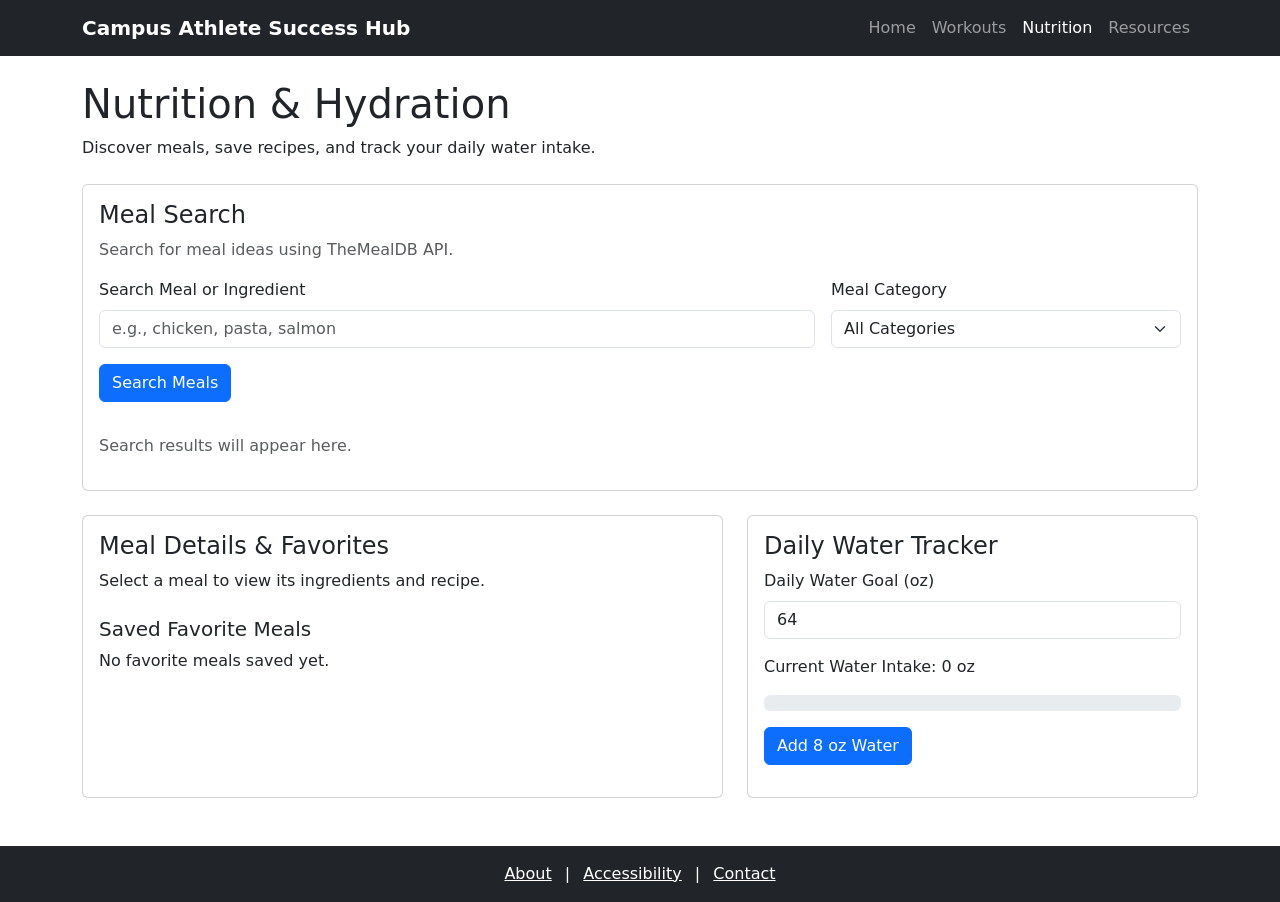
==== nutrition.html @ 3dfa0fa7 "Add nutrition and recovery pages with complete navigation" ====
<!DOCTYPE html>
<html lang="en">
<head>
    <meta charset="UTF-8">
    <meta name="viewport" content="width=device-width, initial-scale=1.0">
    <meta name="description" content="Find meals, save recipes, and track daily hydration.">
    <title>Nutrition & Hydration | Campus Athlete Success Hub</title>

    <!-- Bootstrap and custom styling -->
    <link href="https://cdn.jsdelivr.net/npm/bootstrap@5.3.3/dist/css/bootstrap.min.css" rel="stylesheet">
    <link rel="stylesheet" href="css/style.css">
</head>
<body>

    <!-- Site navigation -->
    <header>
        <nav class="navbar navbar-expand-lg navbar-dark bg-dark">
            <div class="container">
                <a class="navbar-brand fw-bold" href="index.html">
                    Campus Athlete Success Hub
                </a>

                <button class="navbar-toggler" type="button"
                        data-bs-toggle="collapse"
                        data-bs-target="#mainNavigation"
                        aria-controls="mainNavigation"
                        aria-expanded="false"
                        aria-label="Toggle navigation">
                    <span class="navbar-toggler-icon"></span>
                </button>

                <div class="collapse navbar-collapse" id="mainNavigation">
                    <ul class="navbar-nav ms-auto">
                        <li class="nav-item">
                            <a class="nav-link" href="index.html">Home</a>
                        </li>
                        <li class="nav-item">
                            <a class="nav-link" href="workouts.html">Workouts</a>
                        </li>
                        <li class="nav-item">
                            <a class="nav-link active" aria-current="page" href="nutrition.html">Nutrition</a>
                        </li>
                        <li class="nav-item">
                            <a class="nav-link" href="resources.html">Resources</a>
                        </li>
                    </ul>
                </div>
            </div>
        </nav>
    </header>

    <main class="container my-4">

        <!-- Page introduction -->
        <section class="mb-4">
            <h1>Nutrition &amp; Hydration</h1>
            <p>Discover meals, save recipes, and track your daily water intake.</p>
        </section>

        <!-- Meal search section -->
        <section class="card mb-4">
            <div class="card-body">
                <h2 class="h4">Meal Search</h2>
                <p class="text-muted">
                    Search for meal ideas using TheMealDB API.
                </p>

                <form id="mealSearchForm" class="row g-3">
                    <div class="col-md-8">
                        <label for="mealSearchInput" class="form-label">
                            Search Meal or Ingredient
                        </label>
                        <input type="search" class="form-control"
                               id="mealSearchInput"
                               placeholder="e.g., chicken, pasta, salmon" required>
                    </div>

                    <div class="col-md-4">
                        <label for="mealCategory" class="form-label">
                            Meal Category
                        </label>
                        <select id="mealCategory" class="form-select">
                            <option value="">All Categories</option>
                            <option value="Beef">Beef</option>
                            <option value="Chicken">Chicken</option>
                            <option value="Pasta">Pasta</option>
                            <option value="Seafood">Seafood</option>
                            <option value="Vegetarian">Vegetarian</option>
                            <option value="Vegan">Vegan</option>
                        </select>
                    </div>

                    <div class="col-12">
                        <button type="submit" class="btn btn-primary">
                            Search Meals
                        </button>
                    </div>
                </form>

                <p id="mealSearchMessage" class="mt-3" role="status" aria-live="polite"></p>

                <!-- API results will appear here -->
                <div id="mealSearchResults" class="row g-3 mt-2">
                    <p class="text-muted">
                        Search results will appear here.
                    </p>
                </div>
            </div>
        </section>

        <div class="row g-4">

            <!-- Meal details and favorites -->
            <section class="col-lg-7">
                <div class="card h-100">
                    <div class="card-body">
                        <h2 class="h4">Meal Details &amp; Favorites</h2>

                        <div id="mealDetails" class="mb-4">
                            <p>Select a meal to view its ingredients and recipe.</p>
                        </div>

                        <h3 class="h5">Saved Favorite Meals</h3>
                        <div id="favoriteMeals">
                            <p>No favorite meals saved yet.</p>
                        </div>
                    </div>
                </div>
            </section>

            <!-- Daily water tracker -->
            <section class="col-lg-5">
                <div class="card h-100">
                    <div class="card-body">
                        <h2 class="h4">Daily Water Tracker</h2>

                        <label for="waterGoal" class="form-label">
                            Daily Water Goal (oz)
                        </label>
                        <input type="number" class="form-control mb-3"
                               id="waterGoal" value="64" min="1">

                        <p id="waterIntake">Current Water Intake: 0 oz</p>

                        <div class="progress mb-3" role="progressbar"
                             aria-label="Daily hydration progress"
                             aria-valuenow="0" aria-valuemin="0"
                             aria-valuemax="100">
                            <div id="hydrationProgress"
                                 class="progress-bar"
                                 style="width: 0%;">0%</div>
                        </div>

                        <button id="addWaterButton" type="button"
                                class="btn btn-primary">
                            Add 8 oz Water
                        </button>

                        <p id="waterMessage" class="mt-3"
                           role="status" aria-live="polite"></p>
                    </div>
                </div>
            </section>
        </div>
    </main>

    <!-- Footer navigation -->
    <footer class="bg-dark text-white text-center py-3 mt-5">
        <div class="container">
            <a href="resources.html#about" class="text-white">About</a>
            <span class="mx-2">|</span>
            <a href="resources.html#accessibility" class="text-white">Accessibility</a>
            <span class="mx-2">|</span>
            <a href="resources.html#contact" class="text-white">Contact</a>
        </div>
    </footer>

    <!-- Bootstrap and custom JavaScript -->
    <script src="https://cdn.jsdelivr.net/npm/bootstrap@5.3.3/dist/js/bootstrap.bundle.min.js"></script>
    <script src="js/script.js"></script>
</body>
</html>
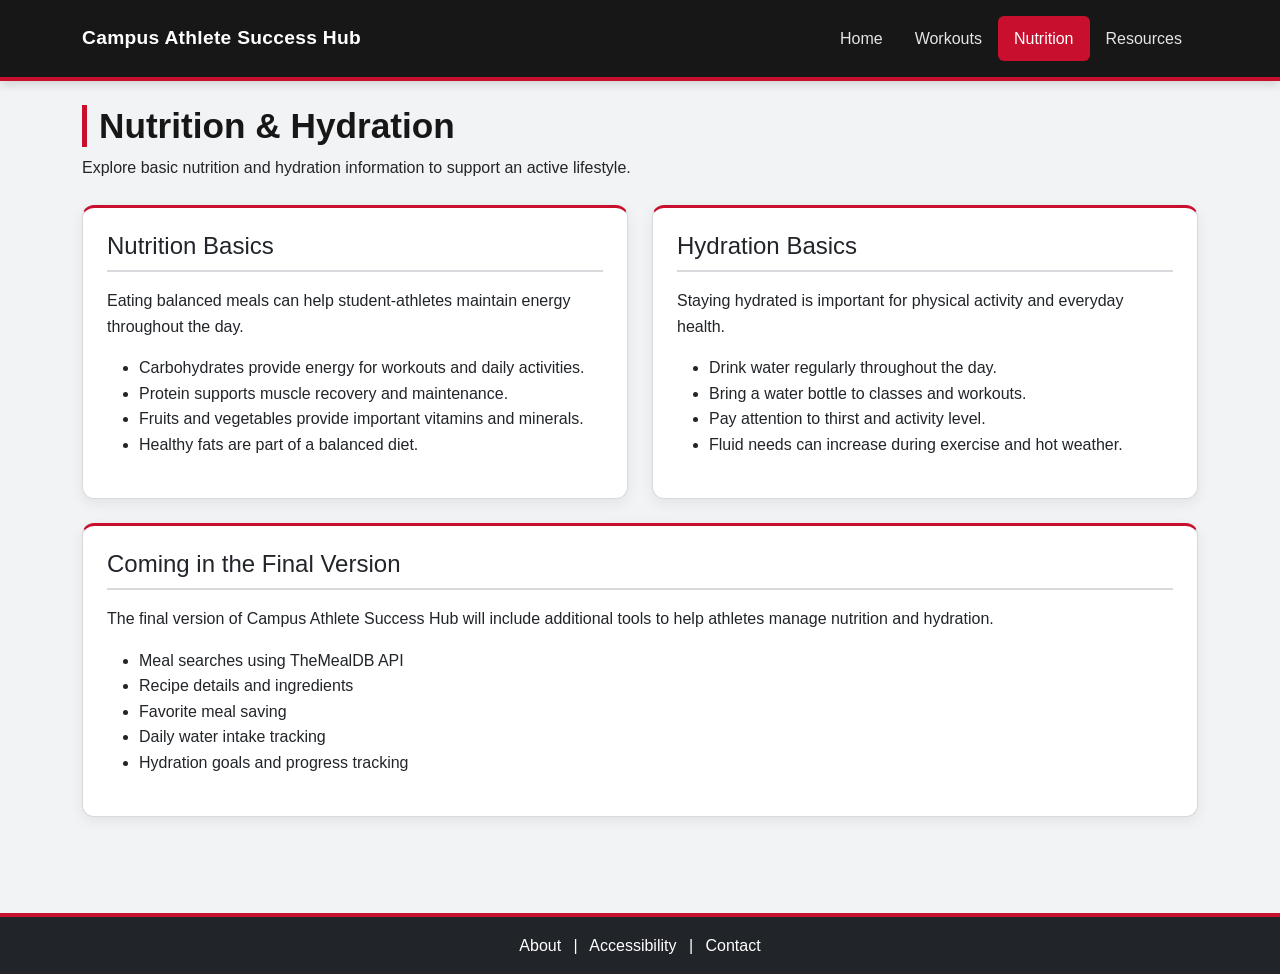
==== commit 85c077ac: "Complete MVP website with API integrations and workout tracking" ====
--- a/nutrition.html
+++ b/nutrition.html
@@ -3,7 +3,7 @@
 <head>
     <meta charset="UTF-8">
     <meta name="viewport" content="width=device-width, initial-scale=1.0">
-    <meta name="description" content="Find meals, save recipes, and track daily hydration.">
+    <meta name="description" content="Nutrition and hydration resources for student-athletes.">
     <title>Nutrition & Hydration | Campus Athlete Success Hub</title>
 
     <!-- Bootstrap and custom styling -->
@@ -38,10 +38,11 @@
                             <a class="nav-link" href="workouts.html">Workouts</a>
                         </li>
                         <li class="nav-item">
-                            <a class="nav-link active" aria-current="page" href="nutrition.html">Nutrition</a>
+                            <a class="nav-link active" aria-current="page"
+                               href="nutrition.html">Nutrition</a>
                         </li>
                         <li class="nav-item">
-                            <a class="nav-link" href="resources.html">Resources</a>
+                            <a class="nav-link" href="recovery.html">Resources</a>
                         </li>
                     </ul>
                 </div>
@@ -54,129 +55,120 @@
         <!-- Page introduction -->
         <section class="mb-4">
             <h1>Nutrition &amp; Hydration</h1>
-            <p>Discover meals, save recipes, and track your daily water intake.</p>
+            <p>
+                Explore basic nutrition and hydration information
+                to support an active lifestyle.
+            </p>
         </section>
 
-        <!-- Meal search section -->
-        <section class="card mb-4">
-            <div class="card-body">
-                <h2 class="h4">Meal Search</h2>
-                <p class="text-muted">
-                    Search for meal ideas using TheMealDB API.
-                </p>
+        <div class="row g-4 mb-4">
 
-                <form id="mealSearchForm" class="row g-3">
-                    <div class="col-md-8">
-                        <label for="mealSearchInput" class="form-label">
-                            Search Meal or Ingredient
-                        </label>
-                        <input type="search" class="form-control"
-                               id="mealSearchInput"
-                               placeholder="e.g., chicken, pasta, salmon" required>
-                    </div>
-
-                    <div class="col-md-4">
-                        <label for="mealCategory" class="form-label">
-                            Meal Category
-                        </label>
-                        <select id="mealCategory" class="form-select">
-                            <option value="">All Categories</option>
-                            <option value="Beef">Beef</option>
-                            <option value="Chicken">Chicken</option>
-                            <option value="Pasta">Pasta</option>
-                            <option value="Seafood">Seafood</option>
-                            <option value="Vegetarian">Vegetarian</option>
-                            <option value="Vegan">Vegan</option>
-                        </select>
-                    </div>
-
-                    <div class="col-12">
-                        <button type="submit" class="btn btn-primary">
-                            Search Meals
-                        </button>
-                    </div>
-                </form>
-
-                <p id="mealSearchMessage" class="mt-3" role="status" aria-live="polite"></p>
-
-                <!-- API results will appear here -->
-                <div id="mealSearchResults" class="row g-3 mt-2">
-                    <p class="text-muted">
-                        Search results will appear here.
-                    </p>
-                </div>
-            </div>
-        </section>
-
-        <div class="row g-4">
-
-            <!-- Meal details and favorites -->
-            <section class="col-lg-7">
+            <!-- Nutrition information -->
+            <section class="col-md-6">
                 <div class="card h-100">
                     <div class="card-body">
-                        <h2 class="h4">Meal Details &amp; Favorites</h2>
+                        <h2 class="h4">Nutrition Basics</h2>
 
-                        <div id="mealDetails" class="mb-4">
-                            <p>Select a meal to view its ingredients and recipe.</p>
-                        </div>
+                        <p>
+                            Eating balanced meals can help student-athletes
+                            maintain energy throughout the day.
+                        </p>
 
-                        <h3 class="h5">Saved Favorite Meals</h3>
-                        <div id="favoriteMeals">
-                            <p>No favorite meals saved yet.</p>
-                        </div>
+                        <ul>
+                            <li>
+                                Carbohydrates provide energy for
+                                workouts and daily activities.
+                            </li>
+                            <li>
+                                Protein supports muscle recovery
+                                and maintenance.
+                            </li>
+                            <li>
+                                Fruits and vegetables provide
+                                important vitamins and minerals.
+                            </li>
+                            <li>
+                                Healthy fats are part of a
+                                balanced diet.
+                            </li>
+                        </ul>
                     </div>
                 </div>
             </section>
 
-            <!-- Daily water tracker -->
-            <section class="col-lg-5">
+            <!-- Hydration information -->
+            <section class="col-md-6">
                 <div class="card h-100">
                     <div class="card-body">
-                        <h2 class="h4">Daily Water Tracker</h2>
+                        <h2 class="h4">Hydration Basics</h2>
 
-                        <label for="waterGoal" class="form-label">
-                            Daily Water Goal (oz)
-                        </label>
-                        <input type="number" class="form-control mb-3"
-                               id="waterGoal" value="64" min="1">
+                        <p>
+                            Staying hydrated is important for
+                            physical activity and everyday health.
+                        </p>
 
-                        <p id="waterIntake">Current Water Intake: 0 oz</p>
-
-                        <div class="progress mb-3" role="progressbar"
-                             aria-label="Daily hydration progress"
-                             aria-valuenow="0" aria-valuemin="0"
-                             aria-valuemax="100">
-                            <div id="hydrationProgress"
-                                 class="progress-bar"
-                                 style="width: 0%;">0%</div>
-                        </div>
-
-                        <button id="addWaterButton" type="button"
-                                class="btn btn-primary">
-                            Add 8 oz Water
-                        </button>
-
-                        <p id="waterMessage" class="mt-3"
-                           role="status" aria-live="polite"></p>
+                        <ul>
+                            <li>Drink water regularly throughout the day.</li>
+                            <li>
+                                Bring a water bottle to classes
+                                and workouts.
+                            </li>
+                            <li>
+                                Pay attention to thirst and
+                                activity level.
+                            </li>
+                            <li>
+                                Fluid needs can increase during
+                                exercise and hot weather.
+                            </li>
+                        </ul>
                     </div>
                 </div>
             </section>
+
         </div>
+
+        <!-- Planned nutrition features -->
+        <section class="card mb-4">
+            <div class="card-body">
+                <h2 class="h4">Coming in the Final Version</h2>
+
+                <p>
+                    The final version of Campus Athlete Success Hub
+                    will include additional tools to help athletes
+                    manage nutrition and hydration.
+                </p>
+
+                <ul>
+                    <li>Meal searches using TheMealDB API</li>
+                    <li>Recipe details and ingredients</li>
+                    <li>Favorite meal saving</li>
+                    <li>Daily water intake tracking</li>
+                    <li>Hydration goals and progress tracking</li>
+                </ul>
+            </div>
+        </section>
+
     </main>
 
     <!-- Footer navigation -->
     <footer class="bg-dark text-white text-center py-3 mt-5">
         <div class="container">
-            <a href="resources.html#about" class="text-white">About</a>
+            <a href="recovery.html" class="text-white">About</a>
             <span class="mx-2">|</span>
-            <a href="resources.html#accessibility" class="text-white">Accessibility</a>
+            <a href="recovery.html#accessibility" class="text-white">
+                Accessibility
+            </a>
             <span class="mx-2">|</span>
-            <a href="resources.html#contact" class="text-white">Contact</a>
+            <a href="recovery.html#contact" class="text-white">
+                Contact
+            </a>
         </div>
     </footer>
 
     <!-- Bootstrap and custom JavaScript -->
     <script src="https://cdn.jsdelivr.net/npm/bootstrap@5.3.3/dist/js/bootstrap.bundle.min.js"></script>
     <script src="js/script.js"></script>
+
 </body>
 </html>
--- a/css/style.css
+++ b/css/style.css
@@ -0,0 +1,271 @@
+/* Campus Athlete Success Hub - Newberry-Inspired Theme */
+:root {
+    --primary-color: #C8102E;
+    --secondary-color: #171717;
+    --accent-color: #B8BDC3;
+    --background-color: #F2F3F5;
+    --text-color: #252525;
+    --border-color: #D7D9DD;
+}
+
+* {
+    box-sizing: border-box;
+}
+
+/* Global Layout */
+body {
+    font-family: "Segoe UI", Arial, sans-serif;
+    background-color: var(--background-color);
+    color: var(--text-color);
+    min-height: 100vh;
+    display: flex;
+    flex-direction: column;
+    line-height: 1.6;
+}
+
+main {
+    flex: 1;
+}
+
+/* Navigation */
+.navbar {
+    background-color: var(--secondary-color) !important;
+    padding: 1rem 0;
+    border-bottom: 4px solid var(--primary-color);
+    box-shadow: 0 3px 10px rgba(0, 0, 0, 0.15);
+}
+
+.navbar-brand {
+    font-size: 1.2rem;
+    letter-spacing: 0.3px;
+}
+
+.navbar .nav-link {
+    color: #E5E5E5;
+    font-weight: 500;
+    padding: 0.6rem 1rem !important;
+    border-radius: 6px;
+    transition: background-color 0.2s ease;
+}
+
+.navbar .nav-link:hover,
+.navbar .nav-link:focus,
+.navbar .nav-link.active {
+    color: #FFFFFF;
+    background-color: var(--primary-color);
+}
+
+/* Headings */
+h1 {
+    color: var(--secondary-color);
+    font-size: 2.2rem;
+    font-weight: 700;
+    margin-bottom: 0.5rem;
+    border-left: 5px solid var(--primary-color);
+    padding-left: 0.75rem;
+}
+
+h2,
+h3 {
+    color: var(--secondary-color);
+    font-weight: 600;
+}
+
+/* Cards */
+.card {
+    border: 1px solid var(--border-color);
+    border-top: 3px solid var(--primary-color);
+    border-radius: 12px;
+    box-shadow: 0 4px 14px rgba(0, 0, 0, 0.07);
+    transition: transform 0.2s ease, box-shadow 0.2s ease;
+}
+
+.card:hover {
+    transform: translateY(-2px);
+    box-shadow: 0 7px 20px rgba(0, 0, 0, 0.12);
+}
+
+.card-body {
+    padding: 1.5rem;
+}
+
+.card h2 {
+    margin-bottom: 1rem;
+    padding-bottom: 0.6rem;
+    border-bottom: 2px solid var(--border-color);
+}
+
+/* Buttons */
+.btn-primary {
+    background-color: var(--primary-color);
+    border-color: var(--primary-color);
+    color: #FFFFFF;
+    font-weight: 600;
+}
+
+.btn-primary:hover,
+.btn-primary:focus {
+    background-color: #990C23;
+    border-color: #990C23;
+    color: #FFFFFF;
+}
+
+.btn-outline-primary {
+    color: #A30D26;
+    border-color: var(--primary-color);
+    font-weight: 600;
+}
+
+.btn-outline-primary:hover,
+.btn-outline-primary:focus {
+    background-color: var(--primary-color);
+    border-color: var(--primary-color);
+    color: #FFFFFF;
+}
+
+/* Forms */
+.form-control,
+.form-select {
+    border: 1px solid #B8BDC3;
+    border-radius: 8px;
+    padding: 0.65rem 0.8rem;
+}
+
+.form-control:focus,
+.form-select:focus {
+    border-color: var(--primary-color);
+    box-shadow: 0 0 0 0.2rem rgba(200, 16, 46, 0.15);
+}
+
+.form-label {
+    font-weight: 600;
+}
+
+/* Workout, Meal, and Sleep Entries */
+#workoutHistory,
+#mealSearchResults,
+#favoriteMeals,
+#sleepHistory {
+    margin-top: 1rem;
+}
+
+.workout-entry,
+.meal-result,
+.sleep-entry {
+    background-color: #FFFFFF;
+    border: 1px solid var(--border-color);
+    border-left: 4px solid var(--primary-color);
+    border-radius: 8px;
+    padding: 1rem;
+    margin-bottom: 0.75rem;
+}
+
+.meal-result img,
+#mealDetails img {
+    max-width: 100%;
+    height: auto;
+    border-radius: 8px;
+}
+
+/* Progress Bars */
+.progress {
+    height: 24px;
+    border-radius: 12px;
+    background-color: #E2E4E7;
+}
+
+.progress-bar {
+    background-color: var(--primary-color);
+    font-weight: 600;
+}
+
+/* Workout Chart */
+#workoutChart {
+    width: 100% !important;
+    max-height: 300px;
+}
+
+/* Footer */
+footer {
+    background-color: var(--secondary-color) !important;
+    border-top: 4px solid var(--primary-color);
+    margin-top: auto;
+}
+
+footer a {
+    text-decoration: none;
+}
+
+footer a:hover,
+footer a:focus {
+    color: #FFFFFF !important;
+    text-decoration: underline;
+}
+
+/* Accessibility */
+a:focus-visible,
+button:focus-visible,
+input:focus-visible,
+select:focus-visible {
+    outline: 3px solid var(--primary-color);
+    outline-offset: 3px;
+}
+
+/* Tablet Layout */
+@media (max-width: 991px) {
+    .navbar-brand {
+        font-size: 1.05rem;
+    }
+
+    .navbar-nav {
+        padding-top: 0.75rem;
+    }
+
+    h1 {
+        font-size: 1.9rem;
+    }
+
+    .card-body {
+        padding: 1.25rem;
+    }
+}
+
+/* Mobile Layout */
+@media (max-width: 576px) {
+    h1 {
+        font-size: 1.65rem;
+    }
+
+    h2 {
+        font-size: 1.25rem;
+    }
+
+    .navbar-brand {
+        font-size: 0.95rem;
+        max-width: 75%;
+        white-space: normal;
+    }
+
+    .card-body {
+        padding: 1rem;
+    }
+
+    main.container {
+        padding-left: 1rem;
+        padding-right: 1rem;
+    }
+
+    footer {
+        font-size: 0.9rem;
+    }
+}
+
+/* Reduced Motion Support */
+@media (prefers-reduced-motion: reduce) {
+    *,
+    *::before,
+    *::after {
+        transition: none !important;
+        animation: none !important;
+    }
+}
